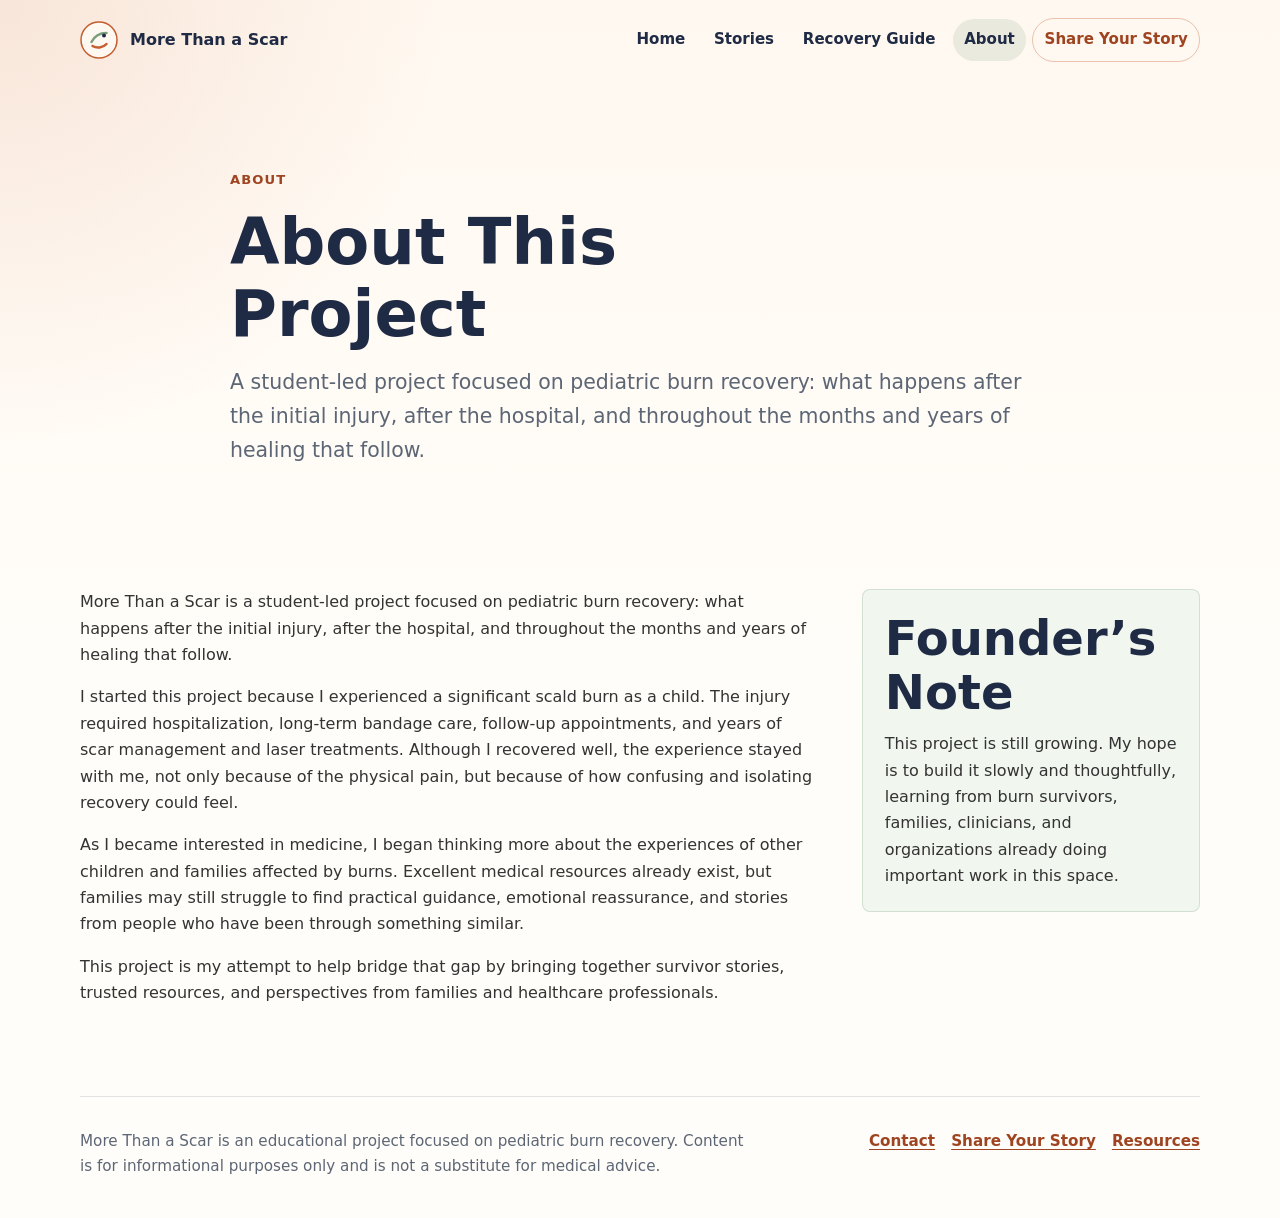
==== about.html @ b8a5dcd5 "change the organization name to beyond the burn change the organization name" ====
<!doctype html>
<html lang="en">
  <head>
    <meta charset="utf-8">
    <meta name="viewport" content="width=device-width, initial-scale=1">
    <meta name="description" content="About More Than a Scar, a student-led project focused on pediatric burn recovery.">
    <title>About | More Than a Scar</title>
    <link rel="icon" href="assets/images/mark.svg" type="image/svg+xml">
    <link rel="stylesheet" href="styles.css">
  </head>
  <body>
    <header class="site-header">
      <a class="brand" href="index.html" aria-label="More Than a Scar home">
        <img src="assets/images/mark.svg" alt="" width="38" height="38">
        <span>More Than a Scar</span>
      </a>
      <nav class="site-nav" aria-label="Main navigation">
        <a href="index.html">Home</a>
        <a href="stories.html">Stories</a>
        <a href="resources.html">Recovery Guide</a>
        <a aria-current="page" href="about.html">About</a>
        <a class="nav-button" href="share.html">Share Your Story</a>
      </nav>
    </header>

    <main>
      <section class="page-hero section narrow">
        <p class="eyebrow">About</p>
        <h1>About This Project</h1>
        <p class="lead">
          A student-led project focused on pediatric burn recovery: what happens after
          the initial injury, after the hospital, and throughout the months and years of healing that follow.
        </p>
      </section>

      <section class="section content-layout">
        <article class="prose">
          <p>
            More Than a Scar is a student-led project focused on pediatric burn recovery:
            what happens after the initial injury, after the hospital, and throughout the
            months and years of healing that follow.
          </p>
          <p>
            I started this project because I experienced a significant scald burn as a child.
            The injury required hospitalization, long-term bandage care, follow-up appointments,
            and years of scar management and laser treatments. Although I recovered well, the
            experience stayed with me, not only because of the physical pain, but because of how
            confusing and isolating recovery could feel.
          </p>
          <p>
            As I became interested in medicine, I began thinking more about the experiences of
            other children and families affected by burns. Excellent medical resources already
            exist, but families may still struggle to find practical guidance, emotional reassurance,
            and stories from people who have been through something similar.
          </p>
          <p>
            This project is my attempt to help bridge that gap by bringing together survivor
            stories, trusted resources, and perspectives from families and healthcare professionals.
          </p>
        </article>

        <aside class="callout">
          <h2>Founder’s Note</h2>
          <p>
            This project is still growing. My hope is to build it slowly and thoughtfully,
            learning from burn survivors, families, clinicians, and organizations already doing
            important work in this space.
          </p>
        </aside>
      </section>
    </main>

    <footer class="site-footer">
      <p>
        More Than a Scar is an educational project focused on pediatric burn recovery.
        Content is for informational purposes only and is not a substitute for medical advice.
      </p>
      <nav aria-label="Footer navigation">
        <a href="mailto:hello@example.org">Contact</a>
        <a href="share.html">Share Your Story</a>
        <a href="resources.html">Resources</a>
      </nav>
    </footer>
  </body>
</html>
---- styles.css ----
:root {
  color-scheme: light;
  --cream: #fff8f0;
  --cream-deep: #f7ebdd;
  --rust: #c65d2e;
  --rust-dark: #9f4420;
  --navy: #1f2a44;
  --sage: #7a9e7e;
  --white: #ffffff;
  --text: #333333;
  --muted: #5d6675;
  --line: rgba(31, 42, 68, 0.12);
  --shadow: 0 18px 50px rgba(31, 42, 68, 0.08);
  --radius: 8px;
  --max: 1120px;
}

* {
  box-sizing: border-box;
}

html {
  scroll-behavior: smooth;
}

body {
  margin: 0;
  background:
    radial-gradient(circle at top left, rgba(198, 93, 46, 0.12), transparent 28rem),
    linear-gradient(180deg, var(--cream), #fffdf9 42rem);
  color: var(--text);
  font-family: Inter, ui-sans-serif, system-ui, -apple-system, BlinkMacSystemFont, "Segoe UI", sans-serif;
  line-height: 1.65;
}

img {
  max-width: 100%;
}

a {
  color: var(--rust-dark);
  text-decoration-thickness: 0.08em;
  text-underline-offset: 0.22em;
}

a:hover {
  color: var(--navy);
}

h1,
h2,
h3 {
  margin: 0;
  color: var(--navy);
  line-height: 1.12;
  letter-spacing: 0;
}

h1 {
  max-width: 14ch;
  font-size: clamp(2.25rem, 5vw, 4rem);
}

h2 {
  font-size: clamp(1.75rem, 4vw, 3rem);
}

h3 {
  font-size: 1.25rem;
}

p {
  margin: 0;
}

.site-header {
  width: min(100% - 2rem, var(--max));
  margin: 0 auto;
  padding: 1.1rem 0;
  display: flex;
  align-items: center;
  justify-content: space-between;
  gap: 1.5rem;
}

.brand {
  display: inline-flex;
  align-items: center;
  gap: 0.75rem;
  color: var(--navy);
  font-weight: 800;
  text-decoration: none;
  white-space: nowrap;
}

.brand img {
  flex: 0 0 auto;
}

.site-nav {
  display: flex;
  align-items: center;
  justify-content: flex-end;
  gap: 0.4rem;
  flex-wrap: wrap;
}

.site-nav a {
  padding: 0.55rem 0.7rem;
  border-radius: 999px;
  color: var(--navy);
  font-size: 0.94rem;
  font-weight: 700;
  text-decoration: none;
}

.site-nav a:hover,
.site-nav a[aria-current="page"] {
  background: rgba(122, 158, 126, 0.16);
}

.site-nav .nav-button {
  border: 1px solid rgba(198, 93, 46, 0.35);
  color: var(--rust-dark);
}

.section {
  width: min(100% - 2rem, var(--max));
  margin: 0 auto;
  padding: clamp(3rem, 7vw, 6rem) 0;
}

.narrow {
  max-width: 820px;
}

.hero {
  min-height: 68vh;
  display: grid;
  grid-template-columns: minmax(0, 1.1fr) minmax(18rem, 0.8fr);
  align-items: center;
  gap: clamp(2rem, 7vw, 5rem);
  padding-top: clamp(1.25rem, 3vw, 2.5rem);
  padding-bottom: clamp(2rem, 4vw, 3.25rem);
}

.hero-content {
  display: grid;
  gap: 1.35rem;
}

.hero-note {
  display: grid;
  gap: 1rem;
  padding: clamp(1rem, 3vw, 1.5rem);
  border: 1px solid var(--line);
  border-radius: var(--radius);
  background:
    linear-gradient(145deg, rgba(255, 255, 255, 0.92), rgba(255, 248, 240, 0.84)),
    url("assets/images/soft-paths.svg") center / cover;
  box-shadow: var(--shadow);
}

.hero-note div {
  display: grid;
  grid-template-columns: auto 1fr;
  gap: 1rem;
  align-items: start;
  padding: 1rem;
  border-radius: var(--radius);
  background: rgba(255, 255, 255, 0.78);
}

.note-number {
  color: var(--rust-dark);
  font-weight: 900;
}

.lead {
  max-width: 68ch;
  color: var(--muted);
  font-size: clamp(1.1rem, 2vw, 1.28rem);
}

.eyebrow {
  color: var(--rust-dark);
  font-size: 0.82rem;
  font-weight: 850;
  letter-spacing: 0.08em;
  text-transform: uppercase;
}

.button-row {
  display: flex;
  flex-wrap: wrap;
  gap: 0.85rem;
  margin-top: 0.3rem;
}

.button {
  display: inline-flex;
  align-items: center;
  justify-content: center;
  min-height: 2.85rem;
  padding: 0.78rem 1.05rem;
  border-radius: 999px;
  font-weight: 800;
  text-decoration: none;
  border: 1px solid transparent;
  cursor: pointer;
  font: inherit;
}

.button.primary {
  background: var(--rust);
  color: var(--white);
  box-shadow: 0 12px 24px rgba(198, 93, 46, 0.22);
}

.button.primary:hover {
  background: var(--rust-dark);
  color: var(--white);
}

.button.secondary {
  background: var(--white);
  border-color: rgba(31, 42, 68, 0.16);
  color: var(--navy);
}

.button.secondary:hover {
  border-color: rgba(198, 93, 46, 0.38);
  color: var(--rust-dark);
}

.section-heading {
  display: grid;
  gap: 0.55rem;
  margin-bottom: 1.5rem;
}

.card-grid,
.resource-grid {
  display: grid;
  gap: 1rem;
}

.card-grid.three,
.resource-grid {
  grid-template-columns: repeat(3, minmax(0, 1fr));
}

.card {
  padding: 1.35rem;
  border: 1px solid var(--line);
  border-radius: var(--radius);
  background: var(--white);
  box-shadow: var(--shadow);
}

.card > * + * {
  margin-top: 0.8rem;
}

.card-icon {
  display: inline-grid;
  width: 2.45rem;
  height: 2.45rem;
  place-items: center;
  border-radius: 50%;
  background: rgba(198, 93, 46, 0.13);
  color: var(--rust-dark);
  font-weight: 900;
}

.card-icon.sage {
  background: rgba(122, 158, 126, 0.18);
  color: #4d704f;
}

.card-icon.navy {
  background: rgba(31, 42, 68, 0.1);
  color: var(--navy);
}

.cta-band {
  display: flex;
  align-items: center;
  justify-content: space-between;
  gap: 2rem;
  padding: clamp(2rem, 5vw, 3rem);
  margin-bottom: 4rem;
  border-radius: var(--radius);
  background: var(--navy);
  color: rgba(255, 255, 255, 0.82);
}

.cta-band h2,
.cta-band .eyebrow {
  color: var(--white);
}

.cta-band p:not(.eyebrow) {
  max-width: 66ch;
}

.page-hero {
  display: grid;
  gap: 1rem;
  padding-bottom: 2rem;
}

.page-hero h1 {
  max-width: 13ch;
}

.content-layout,
.form-section {
  display: grid;
  grid-template-columns: minmax(0, 1fr) minmax(17rem, 0.46fr);
  gap: clamp(1.25rem, 5vw, 3rem);
  align-items: start;
}

.prose {
  max-width: 760px;
  color: var(--text);
}

.prose > * + * {
  margin-top: 1rem;
}

.prose h2,
.prose h3 {
  margin-top: 2rem;
}

.callout,
.disclaimer {
  padding: 1.35rem;
  border-radius: var(--radius);
  background: #f1f6ef;
  border: 1px solid rgba(122, 158, 126, 0.26);
}

.callout > * + *,
.disclaimer > * + * {
  margin-top: 0.75rem;
}

.story-grid {
  grid-template-columns: minmax(0, 32rem);
}

.story-card {
  border-left: 0.35rem solid var(--rust);
}

.story-body {
  padding-top: 2rem;
}

.check-list,
.resource-card ul {
  padding-left: 1.2rem;
  margin: 0.75rem 0 0;
}

.check-list li,
.resource-card li {
  margin-top: 0.35rem;
}

.resource-card h2 {
  font-size: 1.35rem;
}

.disclaimer {
  background: #fff3e8;
  border-color: rgba(198, 93, 46, 0.24);
}

.story-form {
  display: grid;
  gap: 0.75rem;
  padding: 1.35rem;
  border: 1px solid var(--line);
  border-radius: var(--radius);
  background: var(--white);
  box-shadow: var(--shadow);
}

.story-form label {
  color: var(--navy);
  font-weight: 800;
}

.story-form input,
.story-form select,
.story-form textarea {
  width: 100%;
  border: 1px solid rgba(31, 42, 68, 0.18);
  border-radius: 8px;
  padding: 0.75rem 0.85rem;
  color: var(--text);
  font: inherit;
  background: var(--white);
}

.story-form input:focus,
.story-form select:focus,
.story-form textarea:focus,
.button:focus-visible,
.site-nav a:focus-visible,
.brand:focus-visible {
  outline: 3px solid rgba(198, 93, 46, 0.32);
  outline-offset: 3px;
}

.checkbox-row {
  display: grid;
  grid-template-columns: auto 1fr;
  gap: 0.7rem;
  align-items: start;
  margin: 0.4rem 0;
  font-weight: 700;
}

.checkbox-row input {
  width: 1.1rem;
  height: 1.1rem;
  margin-top: 0.25rem;
}

.contact-line {
  font-weight: 800;
}

.site-footer {
  width: min(100% - 2rem, var(--max));
  margin: 0 auto;
  padding: 2rem 0 2.4rem;
  display: flex;
  justify-content: space-between;
  gap: 1.5rem;
  border-top: 1px solid var(--line);
  color: var(--muted);
  font-size: 0.95rem;
}

.site-footer p {
  max-width: 680px;
}

.site-footer nav {
  display: flex;
  gap: 1rem;
  flex-wrap: wrap;
  align-items: flex-start;
  justify-content: flex-end;
}

.site-footer a {
  font-weight: 800;
}

@media (max-width: 860px) {
  .site-header,
  .site-footer,
  .cta-band {
    align-items: flex-start;
    flex-direction: column;
  }

  .site-nav {
    justify-content: flex-start;
  }

  .hero,
  .content-layout,
  .form-section {
    grid-template-columns: 1fr;
  }

  .hero {
    min-height: auto;
    padding-top: 1.5rem;
  }

  .card-grid.three,
  .resource-grid {
    grid-template-columns: 1fr;
  }
}

@media (max-width: 520px) {
  .site-header,
  .section,
  .site-footer {
    width: min(100% - 1.1rem, var(--max));
  }

  .brand {
    white-space: normal;
  }

  .site-nav a {
    padding: 0.5rem 0.58rem;
    font-size: 0.88rem;
  }

  h1 {
    max-width: 100%;
    font-size: clamp(2.05rem, 10vw, 2.75rem);
  }

  .button {
    width: 100%;
  }
}
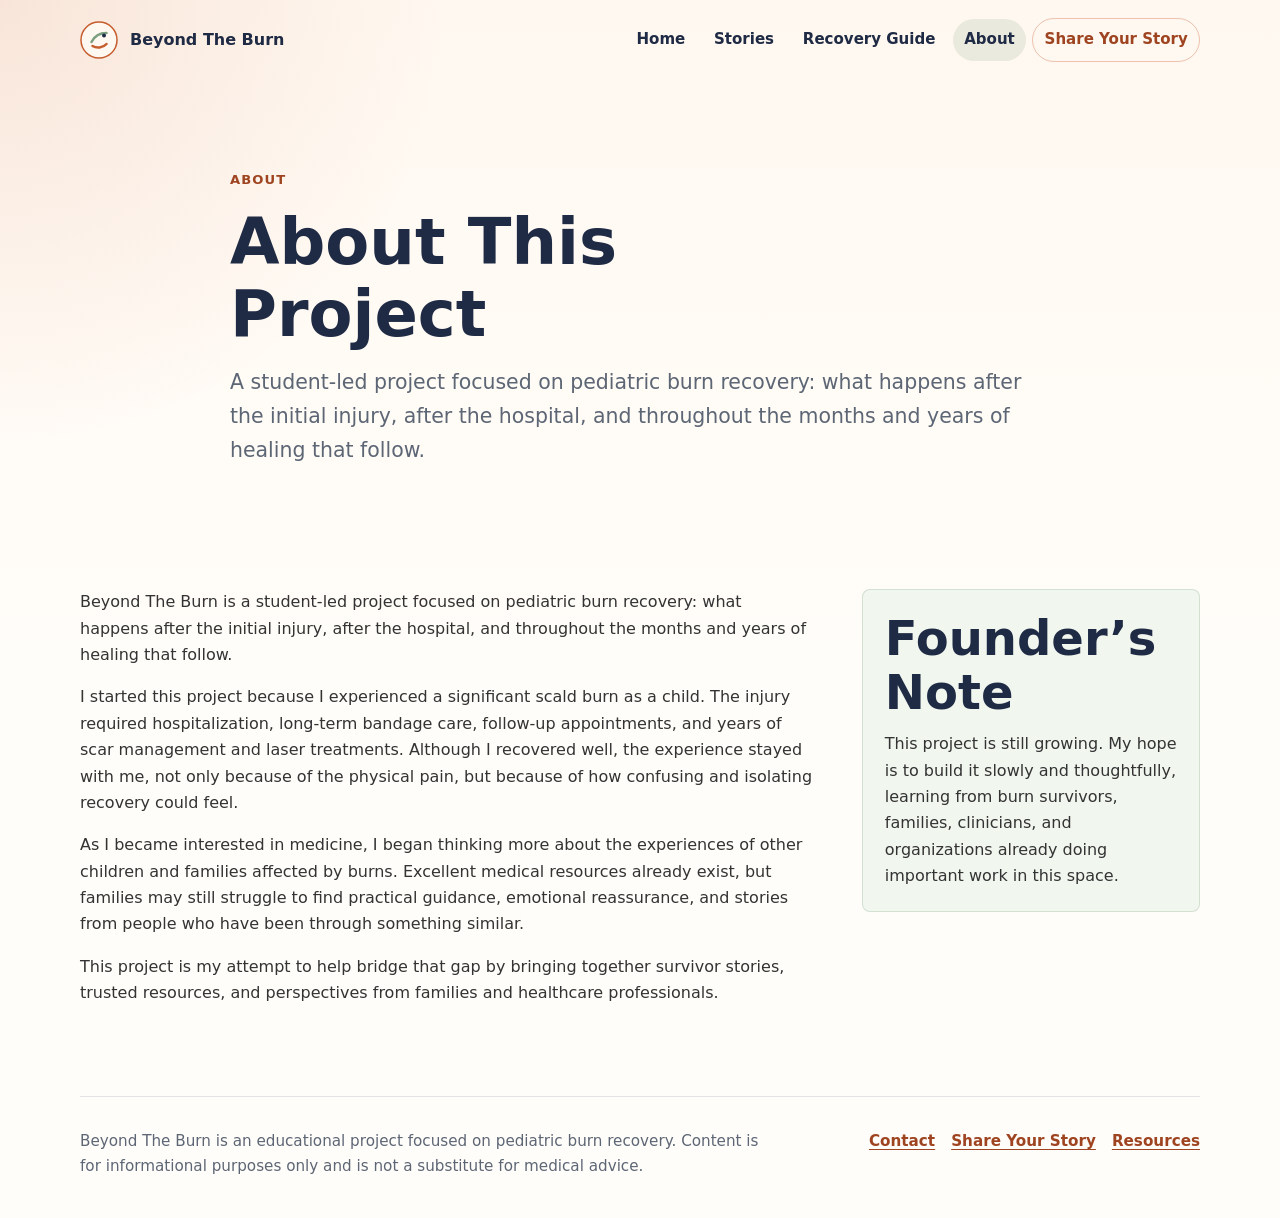
==== commit 10bec16d: "actually changed name" ====
--- a/about.html
+++ b/about.html
@@ -3,16 +3,16 @@
   <head>
     <meta charset="utf-8">
     <meta name="viewport" content="width=device-width, initial-scale=1">
-    <meta name="description" content="About More Than a Scar, a student-led project focused on pediatric burn recovery.">
-    <title>About | More Than a Scar</title>
+    <meta name="description" content="About Beyond The Burn, a student-led project focused on pediatric burn recovery.">
+    <title>About | Beyond The Burn</title>
     <link rel="icon" href="assets/images/mark.svg" type="image/svg+xml">
     <link rel="stylesheet" href="styles.css">
   </head>
   <body>
     <header class="site-header">
-      <a class="brand" href="index.html" aria-label="More Than a Scar home">
+      <a class="brand" href="index.html" aria-label="Beyond The Burn home">
         <img src="assets/images/mark.svg" alt="" width="38" height="38">
-        <span>More Than a Scar</span>
+        <span>Beyond The Burn</span>
       </a>
       <nav class="site-nav" aria-label="Main navigation">
         <a href="index.html">Home</a>
@@ -36,7 +36,7 @@
       <section class="section content-layout">
         <article class="prose">
           <p>
-            More Than a Scar is a student-led project focused on pediatric burn recovery:
+            Beyond The Burn is a student-led project focused on pediatric burn recovery:
             what happens after the initial injury, after the hospital, and throughout the
             months and years of healing that follow.
           </p>
@@ -72,7 +72,7 @@
 
     <footer class="site-footer">
       <p>
-        More Than a Scar is an educational project focused on pediatric burn recovery.
+        Beyond The Burn is an educational project focused on pediatric burn recovery.
         Content is for informational purposes only and is not a substitute for medical advice.
       </p>
       <nav aria-label="Footer navigation">
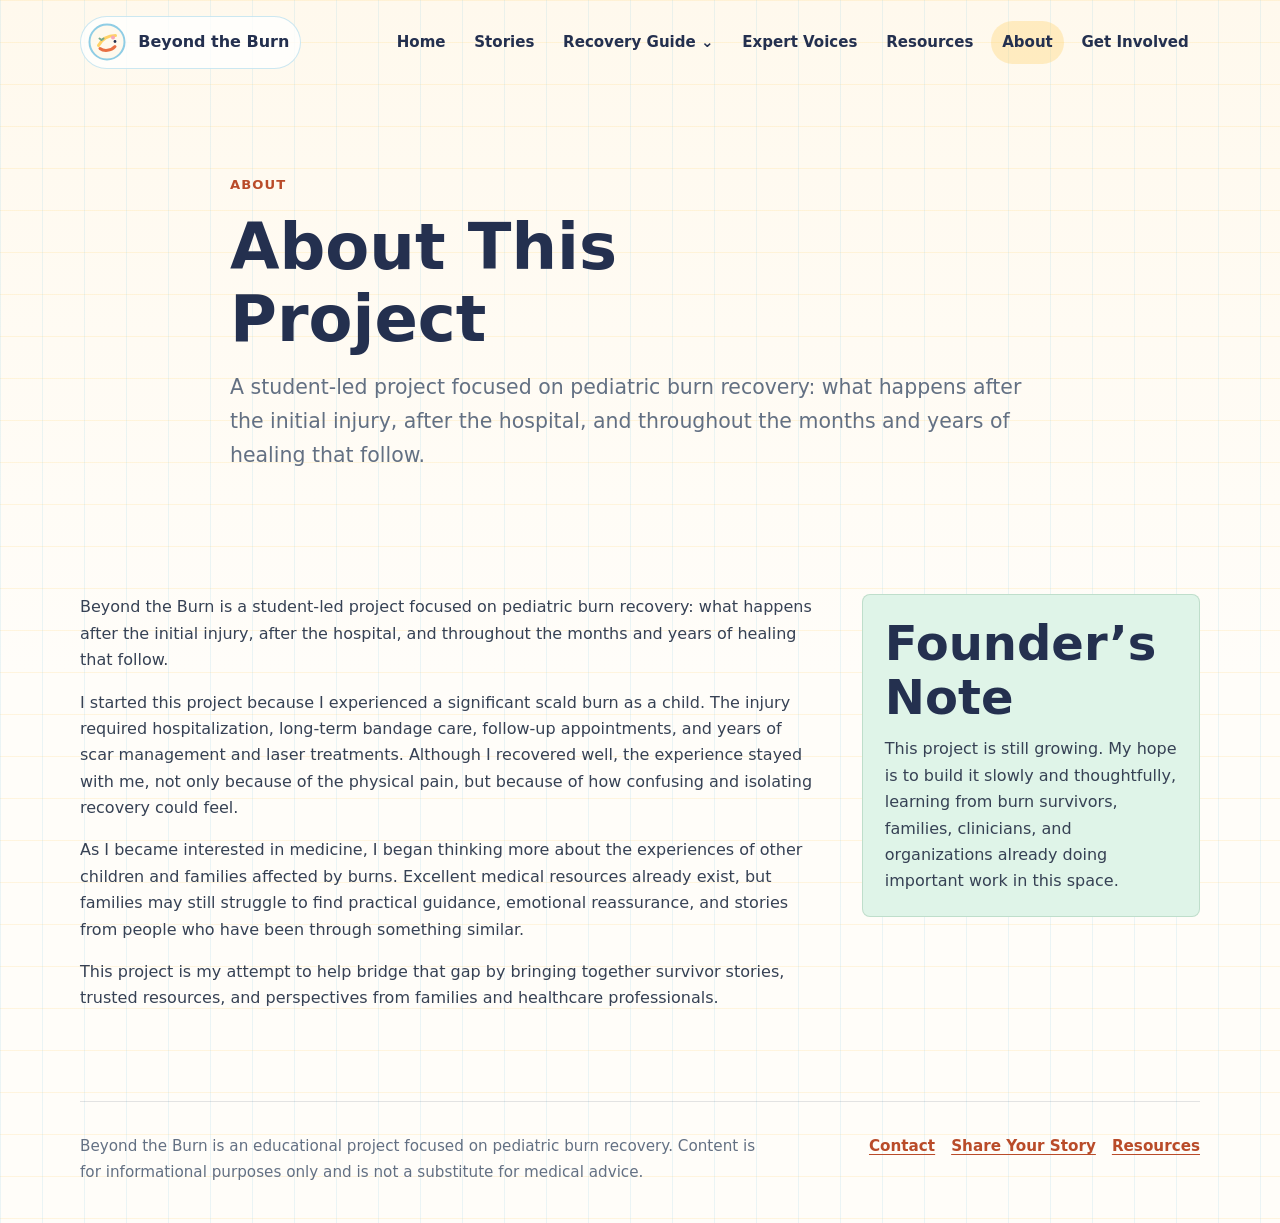
==== commit ddf206d8: "with new tabs" ====
--- a/about.html
+++ b/about.html
@@ -3,23 +3,25 @@
   <head>
     <meta charset="utf-8">
     <meta name="viewport" content="width=device-width, initial-scale=1">
-    <meta name="description" content="About Beyond The Burn, a student-led project focused on pediatric burn recovery.">
-    <title>About | Beyond The Burn</title>
+    <meta name="description" content="About Beyond the Burn, a student-led project focused on pediatric burn recovery.">
+    <title>About | Beyond the Burn</title>
     <link rel="icon" href="assets/images/mark.svg" type="image/svg+xml">
     <link rel="stylesheet" href="styles.css">
   </head>
   <body>
     <header class="site-header">
-      <a class="brand" href="index.html" aria-label="Beyond The Burn home">
+      <a class="brand" href="index.html" aria-label="Beyond the Burn home">
         <img src="assets/images/mark.svg" alt="" width="38" height="38">
-        <span>Beyond The Burn</span>
+        <span>Beyond the Burn</span>
       </a>
       <nav class="site-nav" aria-label="Main navigation">
         <a href="index.html">Home</a>
         <a href="stories.html">Stories</a>
-        <a href="resources.html">Recovery Guide</a>
+        <a href="resources.html">Recovery Guide <span aria-hidden="true">⌄</span></a>
+        <a href="expert-voices.html">Expert Voices</a>
+        <a href="family-resources.html">Resources</a>
         <a aria-current="page" href="about.html">About</a>
-        <a class="nav-button" href="share.html">Share Your Story</a>
+        <a href="get-involved.html">Get Involved</a>
       </nav>
     </header>
 
@@ -36,7 +38,7 @@
       <section class="section content-layout">
         <article class="prose">
           <p>
-            Beyond The Burn is a student-led project focused on pediatric burn recovery:
+            Beyond the Burn is a student-led project focused on pediatric burn recovery:
             what happens after the initial injury, after the hospital, and throughout the
             months and years of healing that follow.
           </p>
@@ -72,13 +74,13 @@
 
     <footer class="site-footer">
       <p>
-        Beyond The Burn is an educational project focused on pediatric burn recovery.
+        Beyond the Burn is an educational project focused on pediatric burn recovery.
         Content is for informational purposes only and is not a substitute for medical advice.
       </p>
       <nav aria-label="Footer navigation">
         <a href="mailto:hello@example.org">Contact</a>
         <a href="share.html">Share Your Story</a>
-        <a href="resources.html">Resources</a>
+        <a href="family-resources.html">Resources</a>
       </nav>
     </footer>
   </body>
--- a/styles.css
+++ b/styles.css
@@ -1,16 +1,20 @@
 :root {
   color-scheme: light;
-  --cream: #fff8f0;
-  --cream-deep: #f7ebdd;
-  --rust: #c65d2e;
-  --rust-dark: #9f4420;
-  --navy: #1f2a44;
-  --sage: #7a9e7e;
+  --cream: #fff9ed;
+  --cream-deep: #ffefcf;
+  --rust: #e86f43;
+  --rust-dark: #b94b29;
+  --navy: #24304f;
+  --sage: #76a889;
+  --sky: #8fcde5;
+  --sun: #ffd166;
+  --pink: #f6a7bb;
+  --mint: #dff4e8;
   --white: #ffffff;
-  --text: #333333;
-  --muted: #5d6675;
+  --text: #364154;
+  --muted: #637083;
   --line: rgba(31, 42, 68, 0.12);
-  --shadow: 0 18px 50px rgba(31, 42, 68, 0.08);
+  --shadow: 0 18px 38px rgba(31, 42, 68, 0.09);
   --radius: 8px;
   --max: 1120px;
 }
@@ -26,8 +30,10 @@
 body {
   margin: 0;
   background:
-    radial-gradient(circle at top left, rgba(198, 93, 46, 0.12), transparent 28rem),
+    linear-gradient(90deg, rgba(143, 205, 229, 0.18) 1px, transparent 1px),
+    linear-gradient(180deg, rgba(255, 209, 102, 0.18) 1px, transparent 1px),
     linear-gradient(180deg, var(--cream), #fffdf9 42rem);
+  background-size: 42px 42px, 42px 42px, auto;
   color: var(--text);
   font-family: Inter, ui-sans-serif, system-ui, -apple-system, BlinkMacSystemFont, "Segoe UI", sans-serif;
   line-height: 1.65;
@@ -76,7 +82,7 @@
 .site-header {
   width: min(100% - 2rem, var(--max));
   margin: 0 auto;
-  padding: 1.1rem 0;
+  padding: 1rem 0;
   display: flex;
   align-items: center;
   justify-content: space-between;
@@ -87,6 +93,10 @@
   display: inline-flex;
   align-items: center;
   gap: 0.75rem;
+  padding: 0.4rem 0.65rem 0.4rem 0.45rem;
+  border: 1px solid rgba(143, 205, 229, 0.45);
+  border-radius: 999px;
+  background: rgba(255, 255, 255, 0.76);
   color: var(--navy);
   font-weight: 800;
   text-decoration: none;
@@ -116,11 +126,12 @@
 
 .site-nav a:hover,
 .site-nav a[aria-current="page"] {
-  background: rgba(122, 158, 126, 0.16);
+  background: rgba(255, 209, 102, 0.34);
 }
 
 .site-nav .nav-button {
-  border: 1px solid rgba(198, 93, 46, 0.35);
+  border: 2px dashed rgba(232, 111, 67, 0.5);
+  background: rgba(255, 255, 255, 0.72);
   color: var(--rust-dark);
 }
 
@@ -145,18 +156,31 @@
 }
 
 .hero-content {
+  position: relative;
   display: grid;
   gap: 1.35rem;
+}
+
+.hero-content::before {
+  content: "";
+  position: absolute;
+  top: -1.6rem;
+  left: -1rem;
+  width: 5.6rem;
+  height: 0.7rem;
+  border-radius: 999px;
+  background: repeating-linear-gradient(90deg, var(--sun) 0 0.6rem, var(--sky) 0.6rem 1.2rem, var(--pink) 1.2rem 1.8rem);
+  transform: rotate(-3deg);
 }
 
 .hero-note {
   display: grid;
   gap: 1rem;
   padding: clamp(1rem, 3vw, 1.5rem);
-  border: 1px solid var(--line);
+  border: 2px solid rgba(143, 205, 229, 0.45);
   border-radius: var(--radius);
   background:
-    linear-gradient(145deg, rgba(255, 255, 255, 0.92), rgba(255, 248, 240, 0.84)),
+    linear-gradient(145deg, rgba(255, 255, 255, 0.94), rgba(255, 249, 237, 0.86)),
     url("assets/images/soft-paths.svg") center / cover;
   box-shadow: var(--shadow);
 }
@@ -168,7 +192,8 @@
   align-items: start;
   padding: 1rem;
   border-radius: var(--radius);
-  background: rgba(255, 255, 255, 0.78);
+  background: rgba(255, 255, 255, 0.82);
+  border: 1px solid rgba(31, 42, 68, 0.08);
 }
 
 .note-number {
@@ -201,6 +226,7 @@
   display: inline-flex;
   align-items: center;
   justify-content: center;
+  gap: 0.5rem;
   min-height: 2.85rem;
   padding: 0.78rem 1.05rem;
   border-radius: 999px;
@@ -212,7 +238,7 @@
 }
 
 .button.primary {
-  background: var(--rust);
+  background: linear-gradient(135deg, var(--rust), #ef8b5e);
   color: var(--white);
   box-shadow: 0 12px 24px rgba(198, 93, 46, 0.22);
 }
@@ -224,7 +250,7 @@
 
 .button.secondary {
   background: var(--white);
-  border-color: rgba(31, 42, 68, 0.16);
+  border-color: rgba(143, 205, 229, 0.55);
   color: var(--navy);
 }
 
@@ -233,10 +259,85 @@
   color: var(--rust-dark);
 }
 
+.muted-button {
+  cursor: default;
+  color: var(--muted);
+  background: rgba(255, 255, 255, 0.66);
+}
+
+.muted-button:hover {
+  color: var(--muted);
+  border-color: rgba(143, 205, 229, 0.55);
+}
+
 .section-heading {
   display: grid;
   gap: 0.55rem;
   margin-bottom: 1.5rem;
+}
+
+.first-aid-callout {
+  padding-top: 0;
+  padding-bottom: clamp(2rem, 5vw, 4rem);
+}
+
+.callout-card {
+  display: flex;
+  align-items: center;
+  justify-content: space-between;
+  gap: 1.5rem;
+  padding: clamp(1.25rem, 4vw, 2rem);
+  border: 2px solid rgba(143, 205, 229, 0.42);
+  border-radius: var(--radius);
+  background:
+    linear-gradient(135deg, rgba(255, 255, 255, 0.94), rgba(223, 244, 232, 0.88)),
+    url("assets/images/soft-paths.svg") center / cover;
+  box-shadow: var(--shadow);
+}
+
+.callout-card h2 {
+  font-size: clamp(1.5rem, 3vw, 2.35rem);
+}
+
+.callout-card p:not(.eyebrow) {
+  max-width: 58ch;
+}
+
+.immediate-guide {
+  padding-top: 1rem;
+  padding-bottom: 2rem;
+}
+
+.guide-callout {
+  background:
+    linear-gradient(135deg, rgba(255, 255, 255, 0.94), rgba(255, 244, 212, 0.9)),
+    url("assets/images/soft-paths.svg") center / cover;
+}
+
+.first-aid-feature {
+  padding-top: 1rem;
+}
+
+.guide-frame {
+  width: min(100%, 920px);
+  margin: 0 auto;
+  padding: clamp(0.5rem, 2vw, 0.85rem);
+  border: 2px solid rgba(143, 205, 229, 0.5);
+  border-radius: var(--radius);
+  background: var(--white);
+  box-shadow: var(--shadow);
+}
+
+.guide-frame img {
+  display: block;
+  width: 100%;
+  border-radius: 6px;
+}
+
+.download-row {
+  display: flex;
+  justify-content: center;
+  margin-top: 1.1rem;
 }
 
 .card-grid,
@@ -251,11 +352,22 @@
 }
 
 .card {
+  position: relative;
+  overflow: hidden;
   padding: 1.35rem;
-  border: 1px solid var(--line);
+  border: 1px solid rgba(31, 42, 68, 0.1);
   border-radius: var(--radius);
   background: var(--white);
   box-shadow: var(--shadow);
+}
+
+.card::before {
+  content: "";
+  position: absolute;
+  inset: 0 auto auto 0;
+  width: 100%;
+  height: 0.42rem;
+  background: linear-gradient(90deg, var(--sun), var(--pink), var(--sky), var(--sage));
 }
 
 .card > * + * {
@@ -268,22 +380,29 @@
   height: 2.45rem;
   place-items: center;
   border-radius: 50%;
-  background: rgba(198, 93, 46, 0.13);
+  background: rgba(255, 209, 102, 0.36);
   color: var(--rust-dark);
+  font-size: 1.25rem;
   font-weight: 900;
 }
 
 .card-icon.sage {
-  background: rgba(122, 158, 126, 0.18);
+  background: rgba(118, 168, 137, 0.22);
   color: #4d704f;
 }
 
 .card-icon.navy {
-  background: rgba(31, 42, 68, 0.1);
+  background: rgba(143, 205, 229, 0.24);
   color: var(--navy);
 }
 
+.first-aid-step h3 {
+  max-width: 17rem;
+}
+
 .cta-band {
+  position: relative;
+  overflow: hidden;
   display: flex;
   align-items: center;
   justify-content: space-between;
@@ -291,8 +410,22 @@
   padding: clamp(2rem, 5vw, 3rem);
   margin-bottom: 4rem;
   border-radius: var(--radius);
-  background: var(--navy);
+  background:
+    linear-gradient(135deg, rgba(36, 48, 79, 0.96), rgba(45, 74, 100, 0.96)),
+    url("assets/images/soft-paths.svg") center / cover;
   color: rgba(255, 255, 255, 0.82);
+}
+
+.cta-band::after {
+  content: "";
+  position: absolute;
+  right: 1.5rem;
+  bottom: 1.1rem;
+  width: 8rem;
+  height: 1.1rem;
+  border-radius: 999px;
+  background: repeating-linear-gradient(90deg, rgba(255, 209, 102, 0.9) 0 0.75rem, rgba(246, 167, 187, 0.9) 0.75rem 1.5rem, rgba(143, 205, 229, 0.9) 1.5rem 2.25rem);
+  transform: rotate(-2deg);
 }
 
 .cta-band h2,
@@ -310,6 +443,29 @@
   padding-bottom: 2rem;
 }
 
+.breadcrumb {
+  padding-top: clamp(1rem, 3vw, 2rem);
+  padding-bottom: 0;
+}
+
+.breadcrumb a {
+  display: inline-flex;
+  align-items: center;
+  gap: 0.4rem;
+  padding: 0.55rem 0.8rem;
+  border: 1px solid rgba(143, 205, 229, 0.55);
+  border-radius: 999px;
+  background: rgba(255, 255, 255, 0.78);
+  color: var(--navy);
+  font-weight: 800;
+  text-decoration: none;
+}
+
+.breadcrumb a::before {
+  content: "<";
+  color: var(--rust-dark);
+}
+
 .page-hero h1 {
   max-width: 13ch;
 }
@@ -340,8 +496,8 @@
 .disclaimer {
   padding: 1.35rem;
   border-radius: var(--radius);
-  background: #f1f6ef;
-  border: 1px solid rgba(122, 158, 126, 0.26);
+  background: var(--mint);
+  border: 1px solid rgba(118, 168, 137, 0.3);
 }
 
 .callout > * + *,
@@ -350,11 +506,22 @@
 }
 
 .story-grid {
-  grid-template-columns: minmax(0, 32rem);
+  grid-template-columns: repeat(3, minmax(0, 1fr));
 }
 
 .story-card {
-  border-left: 0.35rem solid var(--rust);
+  display: flex;
+  flex-direction: column;
+  border-left: 0.35rem solid var(--pink);
+}
+
+.story-card .button {
+  align-self: flex-start;
+  margin-top: auto;
+}
+
+.placeholder-story {
+  border-left-color: var(--sky);
 }
 
 .story-body {
@@ -377,15 +544,50 @@
 }
 
 .disclaimer {
-  background: #fff3e8;
-  border-color: rgba(198, 93, 46, 0.24);
+  background: #fff4d4;
+  border-color: rgba(232, 111, 67, 0.24);
+}
+
+.evidence-section {
+  padding-top: 1rem;
+  padding-bottom: 2rem;
+}
+
+.evidence-card {
+  display: grid;
+  grid-template-columns: minmax(0, 1fr) minmax(17rem, 0.55fr);
+  gap: clamp(1.25rem, 5vw, 3rem);
+  padding: clamp(1.35rem, 4vw, 2rem);
+  border-radius: var(--radius);
+  background: var(--white);
+  border: 1px solid rgba(31, 42, 68, 0.1);
+  box-shadow: var(--shadow);
+}
+
+.evidence-card > div {
+  display: grid;
+  gap: 0.7rem;
+}
+
+.back-link-section {
+  display: flex;
+  justify-content: center;
+  padding-top: 0;
+}
+
+.resource-links {
+  display: grid;
+  gap: 0.65rem;
+  align-content: start;
+  margin: 0;
+  padding-left: 1.2rem;
 }
 
 .story-form {
   display: grid;
   gap: 0.75rem;
   padding: 1.35rem;
-  border: 1px solid var(--line);
+  border: 1px solid rgba(31, 42, 68, 0.1);
   border-radius: var(--radius);
   background: var(--white);
   box-shadow: var(--shadow);
@@ -414,7 +616,7 @@
 .button:focus-visible,
 .site-nav a:focus-visible,
 .brand:focus-visible {
-  outline: 3px solid rgba(198, 93, 46, 0.32);
+  outline: 3px solid rgba(143, 205, 229, 0.55);
   outline-offset: 3px;
 }
 
@@ -468,7 +670,8 @@
 @media (max-width: 860px) {
   .site-header,
   .site-footer,
-  .cta-band {
+  .cta-band,
+  .callout-card {
     align-items: flex-start;
     flex-direction: column;
   }
@@ -479,7 +682,8 @@
 
   .hero,
   .content-layout,
-  .form-section {
+  .form-section,
+  .evidence-card {
     grid-template-columns: 1fr;
   }
 
@@ -489,7 +693,8 @@
   }
 
   .card-grid.three,
-  .resource-grid {
+  .resource-grid,
+  .story-grid {
     grid-template-columns: 1fr;
   }
 }
@@ -519,3 +724,15 @@
     width: 100%;
   }
 }
+
+.placeholder-page {
+  min-height: 48vh;
+}
+
+.placeholder-page::after {
+  content: "";
+  width: 9rem;
+  height: 0.9rem;
+  border-radius: 999px;
+  background: repeating-linear-gradient(90deg, var(--rust) 0 0.8rem, var(--sun) 0.8rem 1.6rem, var(--sky) 1.6rem 2.4rem, var(--sage) 2.4rem 3.2rem);
+}
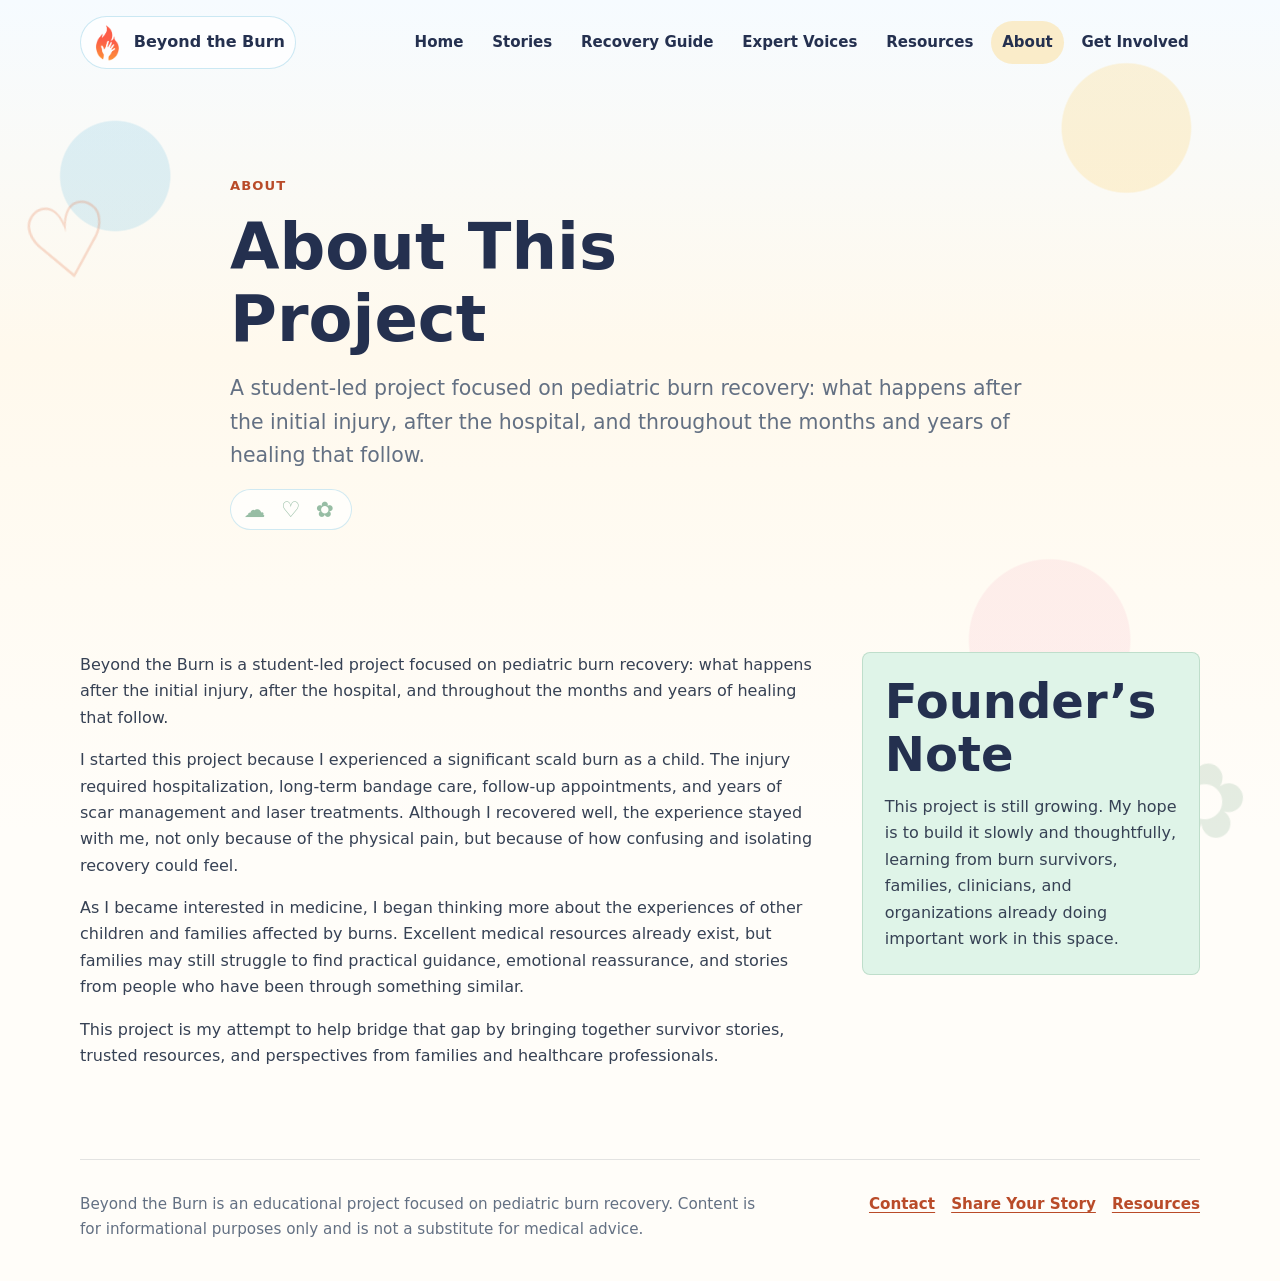
==== commit b5ddc988: "elephant" ====
--- a/about.html
+++ b/about.html
@@ -5,19 +5,19 @@
     <meta name="viewport" content="width=device-width, initial-scale=1">
     <meta name="description" content="About Beyond the Burn, a student-led project focused on pediatric burn recovery.">
     <title>About | Beyond the Burn</title>
-    <link rel="icon" href="assets/images/mark.svg" type="image/svg+xml">
-    <link rel="stylesheet" href="styles.css">
+    <link rel="icon" href="assets/images/beyond-the-burn-flame-hand.png" type="image/png">
+    <link rel="stylesheet" href="styles.css?v=doodle3">
   </head>
   <body>
     <header class="site-header">
       <a class="brand" href="index.html" aria-label="Beyond the Burn home">
-        <img src="assets/images/mark.svg" alt="" width="38" height="38">
+        <img class="brand-mark" src="assets/images/beyond-the-burn-flame-hand.png" alt="" width="38" height="38">
         <span>Beyond the Burn</span>
       </a>
       <nav class="site-nav" aria-label="Main navigation">
         <a href="index.html">Home</a>
         <a href="stories.html">Stories</a>
-        <a href="resources.html">Recovery Guide <span aria-hidden="true">⌄</span></a>
+        <a href="resources.html">Recovery Guide</a>
         <a href="expert-voices.html">Expert Voices</a>
         <a href="family-resources.html">Resources</a>
         <a aria-current="page" href="about.html">About</a>
--- a/styles.css
+++ b/styles.css
@@ -15,6 +15,9 @@
   --muted: #637083;
   --line: rgba(31, 42, 68, 0.12);
   --shadow: 0 18px 38px rgba(31, 42, 68, 0.09);
+  --sketch: #73808a;
+  --lavender: #a995d6;
+  --grass: #cddd83;
   --radius: 8px;
   --max: 1120px;
 }
@@ -30,13 +33,39 @@
 body {
   margin: 0;
   background:
-    linear-gradient(90deg, rgba(143, 205, 229, 0.18) 1px, transparent 1px),
-    linear-gradient(180deg, rgba(255, 209, 102, 0.18) 1px, transparent 1px),
-    linear-gradient(180deg, var(--cream), #fffdf9 42rem);
-  background-size: 42px 42px, 42px 42px, auto;
+    radial-gradient(circle at 9% 11rem, rgba(143, 205, 229, 0.28) 0 3.4rem, transparent 3.5rem),
+    radial-gradient(circle at 88% 8rem, rgba(255, 209, 102, 0.24) 0 4rem, transparent 4.1rem),
+    radial-gradient(circle at 82% 40rem, rgba(246, 167, 187, 0.16) 0 5rem, transparent 5.1rem),
+    linear-gradient(180deg, #f6fbff 0, var(--cream) 22rem, #fffdf9 52rem);
   color: var(--text);
   font-family: Inter, ui-sans-serif, system-ui, -apple-system, BlinkMacSystemFont, "Segoe UI", sans-serif;
   line-height: 1.65;
+}
+
+body::before,
+body::after {
+  position: fixed;
+  z-index: -1;
+  color: rgba(232, 111, 67, 0.24);
+  font-size: clamp(3.5rem, 8vw, 7rem);
+  font-weight: 800;
+  line-height: 1;
+  pointer-events: none;
+}
+
+body::before {
+  content: "♡";
+  left: 1.4rem;
+  top: 12rem;
+  transform: rotate(-11deg);
+}
+
+body::after {
+  content: "✿";
+  right: 2rem;
+  bottom: 3rem;
+  color: rgba(118, 168, 137, 0.2);
+  transform: rotate(8deg);
 }
 
 img {
@@ -92,7 +121,7 @@
 .brand {
   display: inline-flex;
   align-items: center;
-  gap: 0.75rem;
+  gap: 0.45rem;
   padding: 0.4rem 0.65rem 0.4rem 0.45rem;
   border: 1px solid rgba(143, 205, 229, 0.45);
   border-radius: 999px;
@@ -105,6 +134,13 @@
 
 .brand img {
   flex: 0 0 auto;
+}
+
+.brand-mark {
+  display: block;
+  width: 2.4rem;
+  height: 2.4rem;
+  object-fit: contain;
 }
 
 .site-nav {
@@ -173,32 +209,63 @@
   transform: rotate(-3deg);
 }
 
+.hero-illustration {
+  position: relative;
+  display: grid;
+  gap: 1rem;
+  align-content: center;
+}
+
+.hero-illustration::before,
+.hero-illustration::after {
+  position: absolute;
+  z-index: 1;
+  font-weight: 900;
+  line-height: 1;
+  pointer-events: none;
+}
+
+.hero-illustration::before {
+  content: "♡";
+  top: -1rem;
+  right: 1.2rem;
+  color: var(--lavender);
+  font-size: clamp(2.3rem, 5vw, 4rem);
+  transform: rotate(13deg);
+}
+
+.hero-illustration::after {
+  content: "✿";
+  left: 1rem;
+  bottom: 4.7rem;
+  color: var(--sun);
+  font-size: clamp(1.8rem, 4vw, 3rem);
+  transform: rotate(-8deg);
+}
+
+.hero-illustration img {
+  display: block;
+  width: 100%;
+  border: 2px solid rgba(143, 205, 229, 0.34);
+  border-radius: 22px;
+  background: rgba(255, 255, 255, 0.68);
+  box-shadow: 0 22px 46px rgba(31, 42, 68, 0.1);
+}
+
 .hero-note {
-  display: grid;
-  gap: 1rem;
-  padding: clamp(1rem, 3vw, 1.5rem);
-  border: 2px solid rgba(143, 205, 229, 0.45);
-  border-radius: var(--radius);
-  background:
-    linear-gradient(145deg, rgba(255, 255, 255, 0.94), rgba(255, 249, 237, 0.86)),
-    url("assets/images/soft-paths.svg") center / cover;
+  position: relative;
+  z-index: 2;
+  width: min(92%, 26rem);
+  margin: -3.2rem auto 0;
+  padding: 1.05rem 1.15rem;
+  border: 2px dashed rgba(232, 111, 67, 0.34);
+  border-radius: 18px;
+  background: rgba(255, 255, 255, 0.9);
   box-shadow: var(--shadow);
 }
 
-.hero-note div {
-  display: grid;
-  grid-template-columns: auto 1fr;
-  gap: 1rem;
-  align-items: start;
-  padding: 1rem;
-  border-radius: var(--radius);
-  background: rgba(255, 255, 255, 0.82);
-  border: 1px solid rgba(31, 42, 68, 0.08);
-}
-
-.note-number {
-  color: var(--rust-dark);
-  font-weight: 900;
+.hero-note > * + * {
+  margin-top: 0.35rem;
 }
 
 .lead {
@@ -238,7 +305,7 @@
 }
 
 .button.primary {
-  background: linear-gradient(135deg, var(--rust), #ef8b5e);
+  background: linear-gradient(135deg, #ff6754, #ff9a3d);
   color: var(--white);
   box-shadow: 0 12px 24px rgba(198, 93, 46, 0.22);
 }
@@ -250,8 +317,9 @@
 
 .button.secondary {
   background: var(--white);
-  border-color: rgba(143, 205, 229, 0.55);
+  border-color: rgba(143, 205, 229, 0.7);
   color: var(--navy);
+  box-shadow: 0 7px 16px rgba(31, 42, 68, 0.06);
 }
 
 .button.secondary:hover {
@@ -271,9 +339,19 @@
 }
 
 .section-heading {
+  position: relative;
   display: grid;
   gap: 0.55rem;
   margin-bottom: 1.5rem;
+}
+
+.section-heading::after {
+  content: "";
+  width: 7.5rem;
+  height: 0.55rem;
+  border-radius: 999px;
+  background: repeating-linear-gradient(90deg, rgba(255, 209, 102, 0.8) 0 0.75rem, rgba(246, 167, 187, 0.8) 0.75rem 1.5rem, rgba(143, 205, 229, 0.8) 1.5rem 2.25rem);
+  transform: rotate(-1.5deg);
 }
 
 .first-aid-callout {
@@ -282,17 +360,31 @@
 }
 
 .callout-card {
+  position: relative;
+  overflow: hidden;
   display: flex;
   align-items: center;
   justify-content: space-between;
   gap: 1.5rem;
   padding: clamp(1.25rem, 4vw, 2rem);
-  border: 2px solid rgba(143, 205, 229, 0.42);
-  border-radius: var(--radius);
+  border: 2px dashed rgba(143, 205, 229, 0.54);
+  border-radius: 18px;
   background:
     linear-gradient(135deg, rgba(255, 255, 255, 0.94), rgba(223, 244, 232, 0.88)),
     url("assets/images/soft-paths.svg") center / cover;
   box-shadow: var(--shadow);
+}
+
+.callout-card::after {
+  content: "♡";
+  position: absolute;
+  right: 1.3rem;
+  bottom: 0.7rem;
+  color: rgba(232, 111, 67, 0.18);
+  font-size: 4rem;
+  font-weight: 900;
+  line-height: 1;
+  transform: rotate(10deg);
 }
 
 .callout-card h2 {
@@ -355,9 +447,11 @@
   position: relative;
   overflow: hidden;
   padding: 1.35rem;
-  border: 1px solid rgba(31, 42, 68, 0.1);
-  border-radius: var(--radius);
-  background: var(--white);
+  border: 1px solid rgba(115, 128, 138, 0.16);
+  border-radius: 18px;
+  background:
+    linear-gradient(180deg, rgba(255, 255, 255, 0.96), rgba(255, 253, 249, 0.94)),
+    url("assets/images/soft-paths.svg") center / cover;
   box-shadow: var(--shadow);
 }
 
@@ -366,8 +460,18 @@
   position: absolute;
   inset: 0 auto auto 0;
   width: 100%;
-  height: 0.42rem;
-  background: linear-gradient(90deg, var(--sun), var(--pink), var(--sky), var(--sage));
+  height: 0.35rem;
+  background: repeating-linear-gradient(90deg, var(--sun) 0 0.9rem, var(--pink) 0.9rem 1.8rem, var(--sky) 1.8rem 2.7rem, var(--sage) 2.7rem 3.6rem);
+}
+
+.card::after {
+  content: "✦";
+  position: absolute;
+  right: 1rem;
+  top: 0.85rem;
+  color: rgba(169, 149, 214, 0.28);
+  font-size: 1.5rem;
+  line-height: 1;
 }
 
 .card > * + * {
@@ -409,6 +513,7 @@
   gap: 2rem;
   padding: clamp(2rem, 5vw, 3rem);
   margin-bottom: 4rem;
+  text-align: left;
   border-radius: var(--radius);
   background:
     linear-gradient(135deg, rgba(36, 48, 79, 0.96), rgba(45, 74, 100, 0.96)),
@@ -437,10 +542,68 @@
   max-width: 66ch;
 }
 
+.cta-band .button {
+  position: relative;
+  z-index: 1;
+  text-align: center;
+  white-space: nowrap;
+}
+
 .page-hero {
+  position: relative;
   display: grid;
   gap: 1rem;
   padding-bottom: 2rem;
+}
+
+.page-hero::after {
+  content: "☁  ♡  ✿";
+  width: fit-content;
+  max-width: 100%;
+  padding: 0.55rem 0.8rem;
+  border: 1px solid rgba(143, 205, 229, 0.42);
+  border-radius: 999px;
+  background: rgba(255, 255, 255, 0.68);
+  color: rgba(118, 168, 137, 0.76);
+  font-size: 1.35rem;
+  letter-spacing: 0.2em;
+  line-height: 1;
+}
+
+.doodle-strip {
+  display: flex;
+  flex-wrap: wrap;
+  gap: 0.7rem;
+  margin-top: 1.5rem;
+}
+
+.doodle-strip span {
+  display: grid;
+  width: 2.8rem;
+  height: 2.8rem;
+  place-items: center;
+  border: 2px dashed rgba(143, 205, 229, 0.46);
+  border-radius: 999px;
+  background: rgba(255, 255, 255, 0.72);
+  color: var(--rust);
+  font-size: 1.25rem;
+  font-weight: 900;
+  transform: rotate(-4deg);
+}
+
+.doodle-strip span:nth-child(2) {
+  color: var(--sage);
+  transform: rotate(5deg);
+}
+
+.doodle-strip span:nth-child(3) {
+  color: var(--sky);
+  transform: rotate(-2deg);
+}
+
+.doodle-strip span:nth-child(4) {
+  color: var(--lavender);
+  transform: rotate(6deg);
 }
 
 .breadcrumb {
@@ -541,6 +704,284 @@
 
 .resource-card h2 {
   font-size: 1.35rem;
+}
+
+.resource-card-links {
+  display: grid;
+  gap: 0.45rem;
+}
+
+.resource-card-links a {
+  font-weight: 850;
+}
+
+.guide-hero {
+  position: relative;
+  grid-template-columns: minmax(0, 1fr) minmax(16rem, 0.45fr);
+  align-items: center;
+  overflow: hidden;
+  padding-bottom: clamp(2rem, 5vw, 3rem);
+}
+
+.guide-hero::before {
+  content: "";
+  position: absolute;
+  right: 18%;
+  bottom: 0.7rem;
+  width: 8rem;
+  height: 1.1rem;
+  border-radius: 999px;
+  background: repeating-linear-gradient(90deg, var(--sun) 0 0.8rem, var(--pink) 0.8rem 1.6rem, var(--sky) 1.6rem 2.4rem, var(--sage) 2.4rem 3.2rem);
+  transform: rotate(-2deg);
+}
+
+.guide-hero h1 {
+  max-width: 12ch;
+}
+
+.guide-hero-art {
+  position: relative;
+  min-height: 15rem;
+  border: 2px solid rgba(143, 205, 229, 0.45);
+  border-radius: var(--radius);
+  background:
+    radial-gradient(circle at 22% 28%, rgba(255, 209, 102, 0.32) 0 2.8rem, transparent 2.9rem),
+    radial-gradient(circle at 78% 36%, rgba(246, 167, 187, 0.28) 0 3.2rem, transparent 3.3rem),
+    radial-gradient(circle at 48% 76%, rgba(118, 168, 137, 0.24) 0 3.6rem, transparent 3.7rem),
+    linear-gradient(145deg, rgba(255, 255, 255, 0.9), rgba(223, 244, 232, 0.78)),
+    url("assets/images/soft-paths.svg") center / cover;
+  box-shadow: var(--shadow);
+}
+
+.guide-hero-art span {
+  position: absolute;
+  display: grid;
+  place-items: center;
+  width: 3rem;
+  height: 3rem;
+  border-radius: 999px;
+  background: rgba(255, 255, 255, 0.82);
+  color: var(--rust-dark);
+  font-size: 1.45rem;
+  font-weight: 900;
+  box-shadow: 0 10px 20px rgba(31, 42, 68, 0.08);
+}
+
+.guide-hero-art span:nth-child(1) {
+  top: 24%;
+  right: 15%;
+}
+
+.guide-hero-art span:nth-child(2) {
+  top: 46%;
+  right: 33%;
+  color: var(--sage);
+}
+
+.guide-hero-art span:nth-child(3) {
+  top: 66%;
+  right: 10%;
+  color: var(--navy);
+}
+
+.guide-jump-links {
+  display: flex;
+  flex-wrap: wrap;
+  gap: 0.75rem;
+  padding-top: 0;
+  padding-bottom: clamp(1.5rem, 4vw, 3rem);
+}
+
+.guide-jump-links a {
+  display: inline-flex;
+  align-items: center;
+  min-height: 2.5rem;
+  padding: 0.58rem 0.9rem;
+  border: 1px solid rgba(143, 205, 229, 0.55);
+  border-radius: 999px;
+  background: rgba(255, 255, 255, 0.82);
+  color: var(--navy);
+  font-weight: 800;
+  text-decoration: none;
+}
+
+.guide-jump-links a:hover {
+  border-color: rgba(232, 111, 67, 0.38);
+  color: var(--rust-dark);
+}
+
+.guide-actions {
+  display: flex;
+  flex-wrap: wrap;
+  justify-content: center;
+  gap: 0.8rem;
+  margin-top: 1.1rem;
+}
+
+.mini-disclaimer {
+  max-width: 820px;
+  margin: 1.25rem auto 0;
+  padding: 1rem;
+  border: 1px solid rgba(232, 111, 67, 0.24);
+  border-radius: var(--radius);
+  background: rgba(255, 244, 212, 0.82);
+  color: var(--text);
+  font-size: 0.95rem;
+}
+
+.first-aid-steps {
+  margin-top: 1.25rem;
+}
+
+.timeline {
+  position: relative;
+  display: grid;
+  grid-template-columns: repeat(5, minmax(0, 1fr));
+  gap: 0.85rem;
+}
+
+.timeline::before {
+  content: "";
+  position: absolute;
+  top: 2.05rem;
+  left: 1rem;
+  right: 1rem;
+  height: 0.25rem;
+  border-radius: 999px;
+  background: linear-gradient(90deg, var(--sun), var(--pink), var(--sky), var(--sage));
+}
+
+.timeline-stage {
+  position: relative;
+  z-index: 1;
+  display: grid;
+  gap: 0.65rem;
+  align-content: start;
+  padding: 1.2rem;
+  border: 1px solid rgba(31, 42, 68, 0.1);
+  border-radius: var(--radius);
+  background: rgba(255, 255, 255, 0.94);
+  box-shadow: var(--shadow);
+}
+
+.timeline-stage span {
+  display: grid;
+  place-items: center;
+  width: 2.15rem;
+  height: 2.15rem;
+  border-radius: 999px;
+  background: var(--navy);
+  color: var(--white);
+  font-weight: 900;
+}
+
+.timeline-stage h3,
+.resource-card h3 {
+  font-size: 1.12rem;
+}
+
+.topic-grid {
+  display: grid;
+  grid-template-columns: repeat(5, minmax(0, 1fr));
+  gap: 1rem;
+}
+
+.topic-card {
+  display: flex;
+  flex-direction: column;
+  min-height: 15rem;
+}
+
+.topic-card a {
+  margin-top: auto;
+  font-weight: 850;
+}
+
+.topic-icon {
+  display: inline-grid;
+  width: 2.65rem;
+  height: 2.65rem;
+  place-items: center;
+  border-radius: 999px;
+  background: rgba(255, 209, 102, 0.32);
+  color: var(--rust-dark);
+  font-size: 1.25rem;
+  font-weight: 900;
+}
+
+.topic-icon.blue {
+  background: rgba(143, 205, 229, 0.28);
+  color: var(--navy);
+}
+
+.topic-icon.green {
+  background: rgba(118, 168, 137, 0.22);
+  color: #4d704f;
+}
+
+.topic-icon.purple {
+  background: rgba(164, 144, 209, 0.2);
+  color: #6d5aa8;
+}
+
+.healing-panel {
+  display: grid;
+  gap: 1.25rem;
+  padding: clamp(1.35rem, 4vw, 2rem);
+  border: 2px solid rgba(143, 205, 229, 0.38);
+  border-radius: var(--radius);
+  background:
+    linear-gradient(135deg, rgba(255, 255, 255, 0.92), rgba(223, 244, 232, 0.74)),
+    url("assets/images/soft-paths.svg") center / cover;
+  box-shadow: var(--shadow);
+}
+
+.stories-guide-card {
+  background:
+    linear-gradient(135deg, rgba(255, 255, 255, 0.94), rgba(246, 167, 187, 0.16)),
+    url("assets/images/soft-paths.svg") center / cover;
+}
+
+.guide-quote {
+  margin-top: 0.9rem;
+  color: var(--rust-dark);
+  font-weight: 850;
+}
+
+.trusted-resource-grid {
+  grid-template-columns: repeat(5, minmax(0, 1fr));
+}
+
+.resource-note {
+  margin-top: 1rem;
+}
+
+.floating-first-aid {
+  position: fixed;
+  right: 1rem;
+  bottom: 1rem;
+  z-index: 20;
+  display: grid;
+  gap: 0.55rem;
+  width: min(18rem, calc(100vw - 2rem));
+  padding: 1rem;
+  border: 1px solid rgba(232, 111, 67, 0.24);
+  border-radius: var(--radius);
+  background: rgba(255, 255, 255, 0.94);
+  box-shadow: 0 18px 38px rgba(31, 42, 68, 0.16);
+}
+
+.floating-first-aid h2 {
+  font-size: 1.1rem;
+}
+
+.floating-first-aid p {
+  font-size: 0.92rem;
+}
+
+.floating-first-aid .button {
+  min-height: 2.35rem;
+  padding: 0.55rem 0.8rem;
 }
 
 .disclaimer {
@@ -683,7 +1124,8 @@
   .hero,
   .content-layout,
   .form-section,
-  .evidence-card {
+  .evidence-card,
+  .guide-hero {
     grid-template-columns: 1fr;
   }
 
@@ -694,8 +1136,50 @@
 
   .card-grid.three,
   .resource-grid,
-  .story-grid {
+  .story-grid,
+  .timeline,
+  .topic-grid,
+  .trusted-resource-grid {
     grid-template-columns: 1fr;
+  }
+
+  .guide-hero-art {
+    min-height: 11rem;
+  }
+
+  .guide-jump-links {
+    gap: 0.55rem;
+  }
+
+  .timeline::before {
+    top: 1rem;
+    bottom: 1rem;
+    left: 2.25rem;
+    right: auto;
+    width: 0.25rem;
+    height: auto;
+  }
+
+  .timeline-stage {
+    grid-template-columns: auto 1fr;
+    column-gap: 0.85rem;
+  }
+
+  .timeline-stage p {
+    grid-column: 2;
+  }
+
+  .floating-first-aid {
+    left: 0.55rem;
+    right: 0.55rem;
+    bottom: 0.55rem;
+    width: auto;
+    grid-template-columns: 1fr auto;
+    align-items: center;
+  }
+
+  .floating-first-aid p {
+    display: none;
   }
 }
 
@@ -710,6 +1194,11 @@
     white-space: normal;
   }
 
+  .brand-mark {
+    width: 2.25rem;
+    height: 2.25rem;
+  }
+
   .site-nav a {
     padding: 0.5rem 0.58rem;
     font-size: 0.88rem;
@@ -721,6 +1210,35 @@
   }
 
   .button {
+    width: 100%;
+  }
+
+  .guide-actions,
+  .guide-jump-links {
+    display: grid;
+  }
+
+  .guide-jump-links a {
+    justify-content: center;
+  }
+
+  .timeline-stage {
+    grid-template-columns: 1fr;
+  }
+
+  .timeline-stage p {
+    grid-column: auto;
+  }
+
+  .timeline::before {
+    display: none;
+  }
+
+  .floating-first-aid {
+    grid-template-columns: 1fr;
+  }
+
+  .floating-first-aid .button {
     width: 100%;
   }
 }
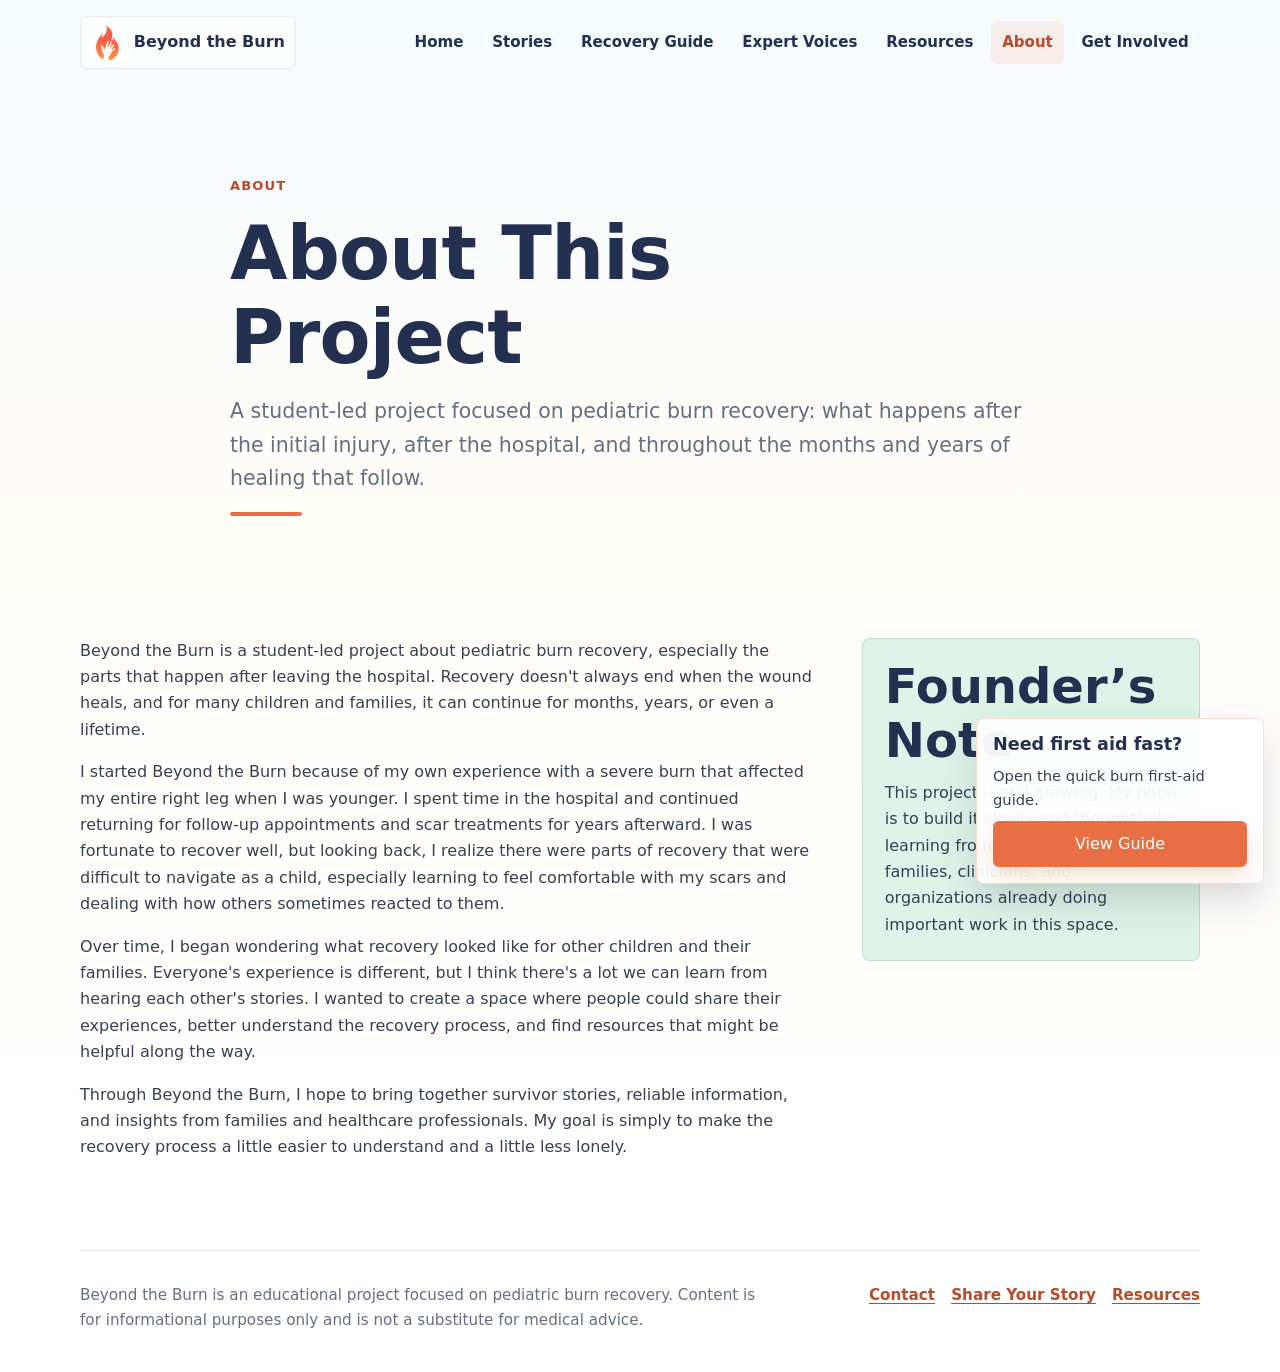
==== commit c0bf9b95: "new descrips 10/10" ====
--- a/about.html
+++ b/about.html
@@ -6,7 +6,7 @@
     <meta name="description" content="About Beyond the Burn, a student-led project focused on pediatric burn recovery.">
     <title>About | Beyond the Burn</title>
     <link rel="icon" href="assets/images/beyond-the-burn-flame-hand.png" type="image/png">
-    <link rel="stylesheet" href="styles.css?v=doodle3">
+    <link rel="stylesheet" href="styles.css?v=clean1">
   </head>
   <body>
     <header class="site-header">
@@ -38,26 +38,31 @@
       <section class="section content-layout">
         <article class="prose">
           <p>
-            Beyond the Burn is a student-led project focused on pediatric burn recovery:
-            what happens after the initial injury, after the hospital, and throughout the
-            months and years of healing that follow.
+            Beyond the Burn is a student-led project about pediatric burn recovery, especially
+            the parts that happen after leaving the hospital. Recovery doesn't always end when
+            the wound heals, and for many children and families, it can continue for months,
+            years, or even a lifetime.
           </p>
           <p>
-            I started this project because I experienced a significant scald burn as a child.
-            The injury required hospitalization, long-term bandage care, follow-up appointments,
-            and years of scar management and laser treatments. Although I recovered well, the
-            experience stayed with me, not only because of the physical pain, but because of how
-            confusing and isolating recovery could feel.
+            I started Beyond the Burn because of my own experience with a severe burn that
+            affected my entire right leg when I was younger. I spent time in the hospital and
+            continued returning for follow-up appointments and scar treatments for years
+            afterward. I was fortunate to recover well, but looking back, I realize there were
+            parts of recovery that were difficult to navigate as a child, especially learning to
+            feel comfortable with my scars and dealing with how others sometimes reacted to them.
           </p>
           <p>
-            As I became interested in medicine, I began thinking more about the experiences of
-            other children and families affected by burns. Excellent medical resources already
-            exist, but families may still struggle to find practical guidance, emotional reassurance,
-            and stories from people who have been through something similar.
+            Over time, I began wondering what recovery looked like for other children and their
+            families. Everyone's experience is different, but I think there's a lot we can learn
+            from hearing each other's stories. I wanted to create a space where people could share
+            their experiences, better understand the recovery process, and find resources that
+            might be helpful along the way.
           </p>
           <p>
-            This project is my attempt to help bridge that gap by bringing together survivor
-            stories, trusted resources, and perspectives from families and healthcare professionals.
+            Through Beyond the Burn, I hope to bring together survivor stories, reliable
+            information, and insights from families and healthcare professionals. My goal is
+            simply to make the recovery process a little easier to understand and a little less
+            lonely.
           </p>
         </article>
 
@@ -70,6 +75,11 @@
           </p>
         </aside>
       </section>
+      <aside class="floating-first-aid" aria-labelledby="floating-first-aid-title">
+        <h2 id="floating-first-aid-title">Need first aid fast?</h2>
+        <p>Open the quick burn first-aid guide.</p>
+        <a class="button primary" href="first-aid.html">View Guide</a>
+      </aside>
     </main>
 
     <footer class="site-footer">
--- a/styles.css
+++ b/styles.css
@@ -14,7 +14,7 @@
   --text: #364154;
   --muted: #637083;
   --line: rgba(31, 42, 68, 0.12);
-  --shadow: 0 18px 38px rgba(31, 42, 68, 0.09);
+  --shadow: 0 14px 32px rgba(31, 42, 68, 0.08);
   --sketch: #73808a;
   --lavender: #a995d6;
   --grass: #cddd83;
@@ -33,10 +33,7 @@
 body {
   margin: 0;
   background:
-    radial-gradient(circle at 9% 11rem, rgba(143, 205, 229, 0.28) 0 3.4rem, transparent 3.5rem),
-    radial-gradient(circle at 88% 8rem, rgba(255, 209, 102, 0.24) 0 4rem, transparent 4.1rem),
-    radial-gradient(circle at 82% 40rem, rgba(246, 167, 187, 0.16) 0 5rem, transparent 5.1rem),
-    linear-gradient(180deg, #f6fbff 0, var(--cream) 22rem, #fffdf9 52rem);
+    linear-gradient(180deg, #f6fbff 0, #fffdf8 32rem, #ffffff 72rem);
   color: var(--text);
   font-family: Inter, ui-sans-serif, system-ui, -apple-system, BlinkMacSystemFont, "Segoe UI", sans-serif;
   line-height: 1.65;
@@ -44,28 +41,7 @@
 
 body::before,
 body::after {
-  position: fixed;
-  z-index: -1;
-  color: rgba(232, 111, 67, 0.24);
-  font-size: clamp(3.5rem, 8vw, 7rem);
-  font-weight: 800;
-  line-height: 1;
-  pointer-events: none;
-}
-
-body::before {
-  content: "♡";
-  left: 1.4rem;
-  top: 12rem;
-  transform: rotate(-11deg);
-}
-
-body::after {
-  content: "✿";
-  right: 2rem;
-  bottom: 3rem;
-  color: rgba(118, 168, 137, 0.2);
-  transform: rotate(8deg);
+  content: none;
 }
 
 img {
@@ -92,8 +68,9 @@
 }
 
 h1 {
-  max-width: 14ch;
-  font-size: clamp(2.25rem, 5vw, 4rem);
+  max-width: 15ch;
+  font-size: clamp(2.4rem, 5.8vw, 4.8rem);
+  letter-spacing: -0.01em;
 }
 
 h2 {
@@ -123,9 +100,9 @@
   align-items: center;
   gap: 0.45rem;
   padding: 0.4rem 0.65rem 0.4rem 0.45rem;
-  border: 1px solid rgba(143, 205, 229, 0.45);
-  border-radius: 999px;
-  background: rgba(255, 255, 255, 0.76);
+  border: 1px solid rgba(31, 42, 68, 0.1);
+  border-radius: 6px;
+  background: rgba(255, 255, 255, 0.88);
   color: var(--navy);
   font-weight: 800;
   text-decoration: none;
@@ -153,7 +130,7 @@
 
 .site-nav a {
   padding: 0.55rem 0.7rem;
-  border-radius: 999px;
+  border-radius: 6px;
   color: var(--navy);
   font-size: 0.94rem;
   font-weight: 700;
@@ -162,7 +139,8 @@
 
 .site-nav a:hover,
 .site-nav a[aria-current="page"] {
-  background: rgba(255, 209, 102, 0.34);
+  background: rgba(232, 111, 67, 0.1);
+  color: var(--rust-dark);
 }
 
 .site-nav .nav-button {
@@ -182,9 +160,9 @@
 }
 
 .hero {
-  min-height: 68vh;
-  display: grid;
-  grid-template-columns: minmax(0, 1.1fr) minmax(18rem, 0.8fr);
+  min-height: 62vh;
+  display: grid;
+  grid-template-columns: minmax(0, 1.05fr) minmax(18rem, 0.85fr);
   align-items: center;
   gap: clamp(2rem, 7vw, 5rem);
   padding-top: clamp(1.25rem, 3vw, 2.5rem);
@@ -200,72 +178,27 @@
 .hero-content::before {
   content: "";
   position: absolute;
-  top: -1.6rem;
-  left: -1rem;
-  width: 5.6rem;
-  height: 0.7rem;
-  border-radius: 999px;
-  background: repeating-linear-gradient(90deg, var(--sun) 0 0.6rem, var(--sky) 0.6rem 1.2rem, var(--pink) 1.2rem 1.8rem);
-  transform: rotate(-3deg);
+  top: -1.2rem;
+  left: 0;
+  width: 4.5rem;
+  height: 0.3rem;
+  border-radius: 2px;
+  background: var(--rust);
 }
 
 .hero-illustration {
   position: relative;
-  display: grid;
-  gap: 1rem;
-  align-content: center;
-}
-
-.hero-illustration::before,
-.hero-illustration::after {
-  position: absolute;
-  z-index: 1;
-  font-weight: 900;
-  line-height: 1;
-  pointer-events: none;
-}
-
-.hero-illustration::before {
-  content: "♡";
-  top: -1rem;
-  right: 1.2rem;
-  color: var(--lavender);
-  font-size: clamp(2.3rem, 5vw, 4rem);
-  transform: rotate(13deg);
-}
-
-.hero-illustration::after {
-  content: "✿";
-  left: 1rem;
-  bottom: 4.7rem;
-  color: var(--sun);
-  font-size: clamp(1.8rem, 4vw, 3rem);
-  transform: rotate(-8deg);
+  padding: clamp(0.7rem, 2vw, 1rem);
+  border-radius: 8px;
+  background: linear-gradient(135deg, rgba(143, 205, 229, 0.32), rgba(255, 209, 102, 0.24));
 }
 
 .hero-illustration img {
   display: block;
   width: 100%;
-  border: 2px solid rgba(143, 205, 229, 0.34);
-  border-radius: 22px;
-  background: rgba(255, 255, 255, 0.68);
-  box-shadow: 0 22px 46px rgba(31, 42, 68, 0.1);
-}
-
-.hero-note {
-  position: relative;
-  z-index: 2;
-  width: min(92%, 26rem);
-  margin: -3.2rem auto 0;
-  padding: 1.05rem 1.15rem;
-  border: 2px dashed rgba(232, 111, 67, 0.34);
-  border-radius: 18px;
-  background: rgba(255, 255, 255, 0.9);
-  box-shadow: var(--shadow);
-}
-
-.hero-note > * + * {
-  margin-top: 0.35rem;
+  border-radius: 4px;
+  background: #ffffff;
+  box-shadow: 0 20px 42px rgba(31, 42, 68, 0.12);
 }
 
 .lead {
@@ -296,7 +229,7 @@
   gap: 0.5rem;
   min-height: 2.85rem;
   padding: 0.78rem 1.05rem;
-  border-radius: 999px;
+  border-radius: 6px;
   font-weight: 800;
   text-decoration: none;
   border: 1px solid transparent;
@@ -305,9 +238,9 @@
 }
 
 .button.primary {
-  background: linear-gradient(135deg, #ff6754, #ff9a3d);
+  background: var(--rust);
   color: var(--white);
-  box-shadow: 0 12px 24px rgba(198, 93, 46, 0.22);
+  box-shadow: 0 10px 20px rgba(198, 93, 46, 0.18);
 }
 
 .button.primary:hover {
@@ -317,9 +250,9 @@
 
 .button.secondary {
   background: var(--white);
-  border-color: rgba(143, 205, 229, 0.7);
+  border-color: rgba(31, 42, 68, 0.16);
   color: var(--navy);
-  box-shadow: 0 7px 16px rgba(31, 42, 68, 0.06);
+  box-shadow: none;
 }
 
 .button.secondary:hover {
@@ -347,11 +280,10 @@
 
 .section-heading::after {
   content: "";
-  width: 7.5rem;
-  height: 0.55rem;
-  border-radius: 999px;
-  background: repeating-linear-gradient(90deg, rgba(255, 209, 102, 0.8) 0 0.75rem, rgba(246, 167, 187, 0.8) 0.75rem 1.5rem, rgba(143, 205, 229, 0.8) 1.5rem 2.25rem);
-  transform: rotate(-1.5deg);
+  width: 4.5rem;
+  height: 0.25rem;
+  border-radius: 2px;
+  background: var(--rust);
 }
 
 .first-aid-callout {
@@ -367,24 +299,18 @@
   justify-content: space-between;
   gap: 1.5rem;
   padding: clamp(1.25rem, 4vw, 2rem);
-  border: 2px dashed rgba(143, 205, 229, 0.54);
-  border-radius: 18px;
-  background:
-    linear-gradient(135deg, rgba(255, 255, 255, 0.94), rgba(223, 244, 232, 0.88)),
-    url("assets/images/soft-paths.svg") center / cover;
+  border: 1px solid rgba(31, 42, 68, 0.1);
+  border-radius: 8px;
+  background: linear-gradient(135deg, rgba(255, 255, 255, 0.98), rgba(223, 244, 232, 0.82));
   box-shadow: var(--shadow);
 }
 
 .callout-card::after {
-  content: "♡";
+  content: "";
   position: absolute;
-  right: 1.3rem;
-  bottom: 0.7rem;
-  color: rgba(232, 111, 67, 0.18);
-  font-size: 4rem;
-  font-weight: 900;
-  line-height: 1;
-  transform: rotate(10deg);
+  inset: 0 auto 0 0;
+  width: 0.45rem;
+  background: var(--sage);
 }
 
 .callout-card h2 {
@@ -447,11 +373,9 @@
   position: relative;
   overflow: hidden;
   padding: 1.35rem;
-  border: 1px solid rgba(115, 128, 138, 0.16);
-  border-radius: 18px;
-  background:
-    linear-gradient(180deg, rgba(255, 255, 255, 0.96), rgba(255, 253, 249, 0.94)),
-    url("assets/images/soft-paths.svg") center / cover;
+  border: 1px solid rgba(31, 42, 68, 0.1);
+  border-radius: 8px;
+  background: var(--white);
   box-shadow: var(--shadow);
 }
 
@@ -460,18 +384,12 @@
   position: absolute;
   inset: 0 auto auto 0;
   width: 100%;
-  height: 0.35rem;
-  background: repeating-linear-gradient(90deg, var(--sun) 0 0.9rem, var(--pink) 0.9rem 1.8rem, var(--sky) 1.8rem 2.7rem, var(--sage) 2.7rem 3.6rem);
+  height: 0.28rem;
+  background: var(--rust);
 }
 
 .card::after {
-  content: "✦";
-  position: absolute;
-  right: 1rem;
-  top: 0.85rem;
-  color: rgba(169, 149, 214, 0.28);
-  font-size: 1.5rem;
-  line-height: 1;
+  content: none;
 }
 
 .card > * + * {
@@ -500,6 +418,22 @@
   color: var(--navy);
 }
 
+.pathway-grid {
+  align-items: stretch;
+}
+
+.pathway-card {
+  display: flex;
+  flex-direction: column;
+  min-height: 17rem;
+}
+
+.pathway-card a {
+  margin-top: auto;
+  color: var(--rust-dark);
+  font-weight: 850;
+}
+
 .first-aid-step h3 {
   max-width: 17rem;
 }
@@ -514,23 +448,13 @@
   padding: clamp(2rem, 5vw, 3rem);
   margin-bottom: 4rem;
   text-align: left;
-  border-radius: var(--radius);
-  background:
-    linear-gradient(135deg, rgba(36, 48, 79, 0.96), rgba(45, 74, 100, 0.96)),
-    url("assets/images/soft-paths.svg") center / cover;
+  border-radius: 8px;
+  background: var(--navy);
   color: rgba(255, 255, 255, 0.82);
 }
 
 .cta-band::after {
-  content: "";
-  position: absolute;
-  right: 1.5rem;
-  bottom: 1.1rem;
-  width: 8rem;
-  height: 1.1rem;
-  border-radius: 999px;
-  background: repeating-linear-gradient(90deg, rgba(255, 209, 102, 0.9) 0 0.75rem, rgba(246, 167, 187, 0.9) 0.75rem 1.5rem, rgba(143, 205, 229, 0.9) 1.5rem 2.25rem);
-  transform: rotate(-2deg);
+  content: none;
 }
 
 .cta-band h2,
@@ -557,53 +481,15 @@
 }
 
 .page-hero::after {
-  content: "☁  ♡  ✿";
-  width: fit-content;
-  max-width: 100%;
-  padding: 0.55rem 0.8rem;
-  border: 1px solid rgba(143, 205, 229, 0.42);
-  border-radius: 999px;
-  background: rgba(255, 255, 255, 0.68);
-  color: rgba(118, 168, 137, 0.76);
-  font-size: 1.35rem;
-  letter-spacing: 0.2em;
-  line-height: 1;
+  content: "";
+  width: 4.5rem;
+  height: 0.25rem;
+  border-radius: 2px;
+  background: var(--rust);
 }
 
 .doodle-strip {
-  display: flex;
-  flex-wrap: wrap;
-  gap: 0.7rem;
-  margin-top: 1.5rem;
-}
-
-.doodle-strip span {
-  display: grid;
-  width: 2.8rem;
-  height: 2.8rem;
-  place-items: center;
-  border: 2px dashed rgba(143, 205, 229, 0.46);
-  border-radius: 999px;
-  background: rgba(255, 255, 255, 0.72);
-  color: var(--rust);
-  font-size: 1.25rem;
-  font-weight: 900;
-  transform: rotate(-4deg);
-}
-
-.doodle-strip span:nth-child(2) {
-  color: var(--sage);
-  transform: rotate(5deg);
-}
-
-.doodle-strip span:nth-child(3) {
-  color: var(--sky);
-  transform: rotate(-2deg);
-}
-
-.doodle-strip span:nth-child(4) {
-  color: var(--lavender);
-  transform: rotate(6deg);
+  display: none;
 }
 
 .breadcrumb {
